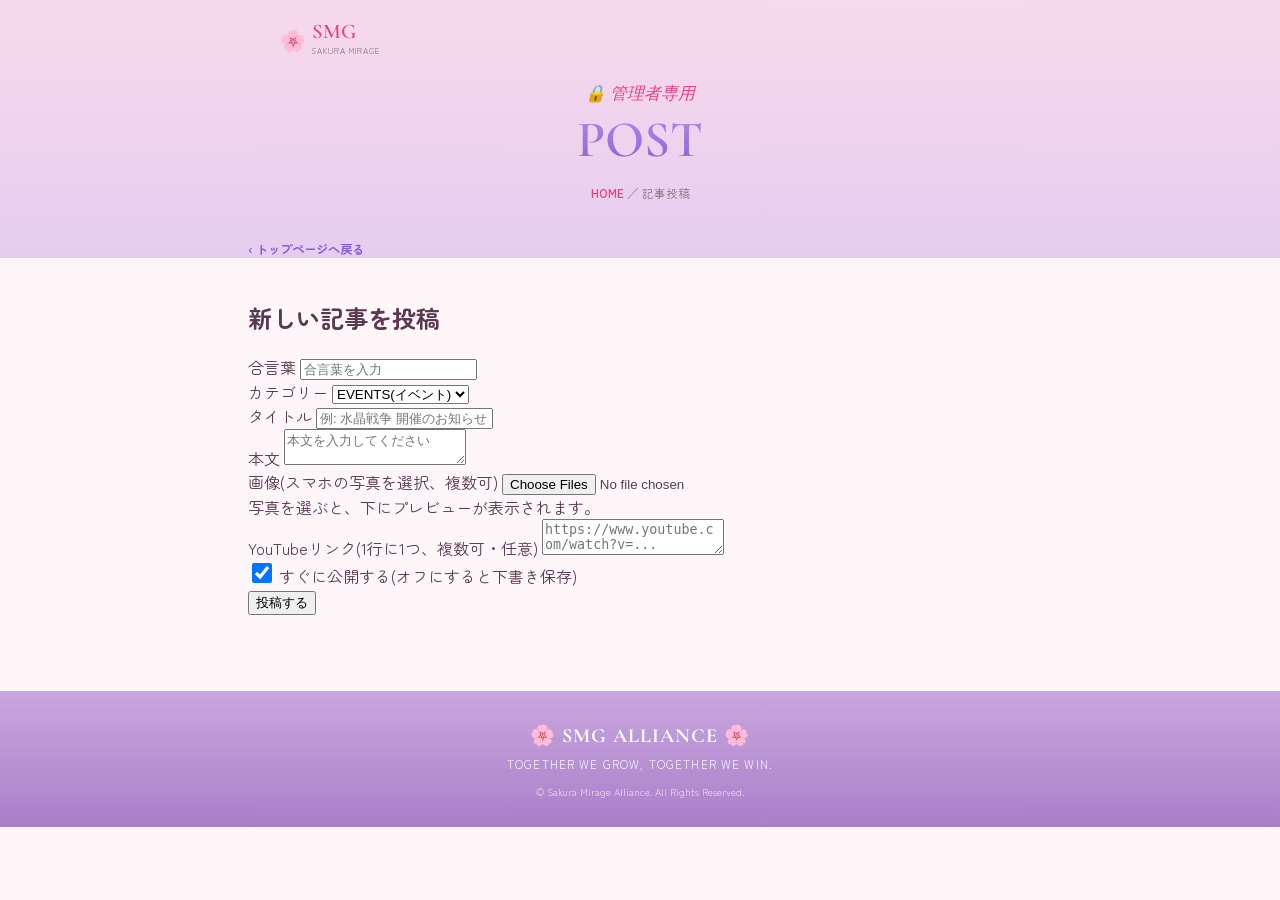
==== admin.html @ 4b8d0f76 "Add files via upload" ====
<!DOCTYPE html>
<html lang="ja">
<head>
<meta charset="UTF-8">
<meta name="viewport" content="width=device-width, initial-scale=1.0">
<title>記事投稿 | SMG GUIDE</title>
<link rel="preconnect" href="https://fonts.googleapis.com">
<link href="https://fonts.googleapis.com/css2?family=Cormorant+Garamond:ital,wght@0,500;0,600;1,500&family=Zen+Maru+Gothic:wght@400;500;700;900&display=swap" rel="stylesheet">
<link rel="stylesheet" href="styles.css">
</head>
<body>

<header class="page-header">
  <div class="topbar">
    <a class="brand" href="index.html">
      <span class="mark">🌸</span>
      <div>
        <div class="brand-name">SMG</div>
        <div class="brand-sub">SAKURA&nbsp;MIRAGE</div>
      </div>
    </a>
  </div>
  <p class="page-eyebrow">🔒 管理者専用</p>
  <h1 class="page-title purple">POST</h1>
  <p class="breadcrumb"><a href="index.html">HOME</a> ／ 記事投稿</p>
</header>

<main class="page-body admin-wrap">
  <a class="back-link" href="index.html">‹ トップページへ戻る</a>

  <div class="admin-card">
    <h2>新しい記事を投稿</h2>

    <form id="post-form">
      <div class="field">
        <label for="f-password">合言葉</label>
        <input type="password" id="f-password" required placeholder="合言葉を入力">
      </div>

      <div class="field">
        <label for="f-category">カテゴリー</label>
        <select id="f-category" required>
          <option value="EVENTS">EVENTS(イベント)</option>
          <option value="GUIDES">GUIDES(ガイド)</option>
          <option value="VIDEOS">VIDEOS(動画)</option>
          <option value="NOTICE">NOTICE(お知らせ)</option>
        </select>
      </div>

      <div class="field">
        <label for="f-title">タイトル</label>
        <input type="text" id="f-title" required placeholder="例: 水晶戦争 開催のお知らせ">
      </div>

      <div class="field">
        <label for="f-content">本文</label>
        <textarea id="f-content" required placeholder="本文を入力してください"></textarea>
      </div>

      <div class="field">
        <label for="f-images">画像(スマホの写真を選択、複数可)</label>
        <input type="file" id="f-images" accept="image/*" multiple>
        <div class="field-hint">写真を選ぶと、下にプレビューが表示されます。</div>
        <div class="thumb-preview" id="thumb-preview"></div>
      </div>

      <div class="field">
        <label for="f-youtube">YouTubeリンク(1行に1つ、複数可・任意)</label>
        <textarea id="f-youtube" placeholder="https://www.youtube.com/watch?v=..."></textarea>
      </div>

      <div class="field switch-row">
        <input type="checkbox" id="f-published" checked style="width:20px;height:20px;">
        <label for="f-published" style="margin:0;">すぐに公開する(オフにすると下書き保存)</label>
      </div>

      <button type="submit" class="submit-btn" id="submit-btn">投稿する</button>

      <div id="form-msg"></div>
    </form>
  </div>
</main>

<footer>
  <h5>🌸 SMG ALLIANCE 🌸</h5>
  <p class="en">TOGETHER WE GROW, TOGETHER WE WIN.</p>
  <p class="copy">© Sakura Mirage Alliance. All Rights Reserved.</p>
</footer>

<script src="config.js"></script>
<script src="app.js"></script>
<script>
  const cfg = window.SMG_CONFIG || {};
  const imagesInput = document.getElementById("f-images");
  const preview = document.getElementById("thumb-preview");
  const form = document.getElementById("post-form");
  const submitBtn = document.getElementById("submit-btn");
  const msgBox = document.getElementById("form-msg");

  let selectedFiles = [];

  imagesInput.addEventListener("change", () => {
    selectedFiles = Array.from(imagesInput.files || []);
    preview.innerHTML = "";
    selectedFiles.forEach(file => {
      const img = document.createElement("img");
      img.src = URL.createObjectURL(file);
      preview.appendChild(img);
    });
  });

  function showMessage(text, type) {
    msgBox.textContent = text;
    msgBox.className = "form-msg " + type;
  }

  // 1枚の画像をSupabase Storageにアップロードし、公開URLを返す
  async function uploadImage(file) {
    const safeName = Date.now() + "_" + Math.random().toString(36).slice(2, 8) + "_" + file.name.replace(/[^a-zA-Z0-9._-]/g, "");
    const uploadUrl = cfg.SUPABASE_URL.replace(/\/$/, "") + "/storage/v1/object/post-images/" + safeName;

    const res = await fetch(uploadUrl, {
      method: "POST",
      headers: {
        apikey: cfg.SUPABASE_PUBLISHABLE_KEY,
        Authorization: "Bearer " + cfg.SUPABASE_PUBLISHABLE_KEY,
        "Content-Type": file.type || "application/octet-stream"
      },
      body: file
    });

    if (!res.ok) {
      const errText = await res.text();
      console.error("[SMG] 画像アップロード失敗:", errText);
      throw new Error("画像のアップロードに失敗しました");
    }

    return cfg.SUPABASE_URL.replace(/\/$/, "") + "/storage/v1/object/public/post-images/" + safeName;
  }

  form.addEventListener("submit", async (e) => {
    e.preventDefault();
    submitBtn.disabled = true;
    showMessage("送信中です…", "ok");

    try {
      const password = document.getElementById("f-password").value;
      const category = document.getElementById("f-category").value;
      const title = document.getElementById("f-title").value.trim();
      const content = document.getElementById("f-content").value.trim();
      const published = document.getElementById("f-published").checked;
      const youtubeUrls = document.getElementById("f-youtube").value
        .split("\n").map(s => s.trim()).filter(Boolean);

      if (!title || !content) {
        showMessage("タイトルと本文は必須です。", "err");
        submitBtn.disabled = false;
        return;
      }

      // 画像を1枚ずつアップロード
      const imageUrls = [];
      for (const file of selectedFiles) {
        showMessage("画像をアップロード中… (" + (imageUrls.length + 1) + "/" + selectedFiles.length + ")", "ok");
        const url = await uploadImage(file);
        imageUrls.push(url);
      }

      showMessage("記事を保存中…", "ok");

      const payload = {
        submit_key: password,
        category: category,
        title: title,
        content: content,
        published: published,
        image_urls: imageUrls,
        youtube_urls: youtubeUrls
      };

      const insertUrl = cfg.SUPABASE_URL.replace(/\/$/, "") + "/rest/v1/posts";
      const res = await fetch(insertUrl, {
        method: "POST",
        headers: {
          apikey: cfg.SUPABASE_PUBLISHABLE_KEY,
          Authorization: "Bearer " + cfg.SUPABASE_PUBLISHABLE_KEY,
          "Content-Type": "application/json",
          Prefer: "return=representation"
        },
        body: JSON.stringify(payload)
      });

      if (!res.ok) {
        const errText = await res.text();
        console.error("[SMG] 投稿エラー:", errText);
        if (errText.includes("合言葉が間違っています")) {
          showMessage("合言葉が間違っています。", "err");
        } else {
          showMessage("投稿に失敗しました。時間をおいて再度お試しください。", "err");
        }
        submitBtn.disabled = false;
        return;
      }

      showMessage("投稿しました!", "ok");
      form.reset();
      selectedFiles = [];
      preview.innerHTML = "";

    } catch (err) {
      console.error("[SMG] エラー:", err);
      showMessage("エラーが発生しました: " + err.message, "err");
    } finally {
      submitBtn.disabled = false;
    }
  });
</script>

</body>
</html>
---- styles.css ----
:root{
  --pink-deep:#e8437f;
  --pink-mid:#f472a8;
  --pink-soft:#ffd9e8;
  --purple-deep:#8b5cd6;
  --purple-mid:#a789e8;
  --cream:#fff6fa;
  --ink:#5a3a52;
  --ink-soft:#8a6b82;
}
*{box-sizing:border-box;}
body{
  margin:0;
  font-family:'Zen Maru Gothic', sans-serif;
  color:var(--ink);
  background:var(--cream);
  overflow-x:hidden;
}
a{color:inherit;}

/* ===== HERO (top page only) ===== */
.hero{
  position:relative;
  overflow:hidden;
  padding-bottom:110px;
}
.hero-bg{
  position:absolute;
  inset:0;
  width:100%;
  height:100%;
  display:block;
}
.hero-content{
  position:relative;
  z-index:3;
  padding:26px 20px 0;
  text-align:center;
}

/* ===== TOPBAR (shared) ===== */
.topbar{
  display:flex;
  justify-content:space-between;
  align-items:center;
  max-width:720px;
  margin:0 auto 30px;
}
.brand{
  display:flex;
  align-items:center;
  gap:6px;
  text-align:left;
  text-decoration:none;
}
.brand .mark{font-size:1.3rem;}
.brand-name{
  font-family:'Cormorant Garamond', serif;
  font-weight:600;
  font-size:1.3rem;
  color:var(--pink-deep);
  line-height:1;
}
.brand-sub{
  font-size:.5rem;
  letter-spacing:.12em;
  color:var(--ink-soft);
  margin-top:2px;
}
.langs{display:flex; gap:6px;}
.lang-btn{
  font-family:'Cormorant Garamond', serif;
  font-size:.78rem;
  font-weight:600;
  padding:6px 12px;
  border-radius:10px;
  background:rgba(255,255,255,.75);
  color:var(--purple-deep);
  border:1px solid rgba(255,255,255,.9);
  cursor:pointer;
}
.lang-btn.active{
  background:#fff;
  color:var(--pink-deep);
  box-shadow:0 3px 10px rgba(232,67,127,.25);
}

.ornament{
  font-size:.95rem;
  color:var(--pink-mid);
  display:flex;
  align-items:center;
  justify-content:center;
  gap:14px;
  margin-bottom:4px;
}
.ornament .line{width:64px; height:1px; background:linear-gradient(90deg, transparent, currentColor, transparent);}

.title{
  font-family:'Cormorant Garamond', serif;
  font-weight:600;
  line-height:.92;
  margin:0;
}
.title .l1{
  display:block;
  font-size:clamp(3.1rem, 15vw, 5rem);
  background:linear-gradient(180deg, #f6789e, #d63b78);
  -webkit-background-clip:text;
  background-clip:text;
  color:transparent;
}
.title .l2{
  display:block;
  font-size:clamp(2.5rem, 12vw, 4rem);
  background:linear-gradient(180deg, #b48ce8, #8b5cd6);
  -webkit-background-clip:text;
  background-clip:text;
  color:transparent;
  margin-top:-4px;
}
.subtitle{
  font-family:'Cormorant Garamond', serif;
  font-style:italic;
  font-size:1.3rem;
  color:var(--pink-deep);
  margin:8px 0 0;
}
.tagline{
  font-size:.68rem;
  letter-spacing:.14em;
  color:var(--purple-deep);
  font-weight:700;
  margin-top:16px;
}

/* ===== CARDS (top page) ===== */
.cards{
  max-width:1040px;
  margin:0 auto;
  padding:0 12px;
  position:relative;
  z-index:4;
  margin-top:-90px;
  display:flex;
  flex-wrap:nowrap;
  gap:8px;
}
.cards .card{
  flex:1 1 0;
  min-width:0;
}
@media(min-width:760px){
  .cards{gap:22px; padding:0 18px;}
}
.card{
  background:#fffdfd;
  border-radius:14px;
  padding:14px 6px 12px;
  text-align:center;
  box-shadow:0 16px 34px rgba(139,92,214,.14);
  border:1px solid #f7e6f0;
  overflow-wrap:break-word;
  text-decoration:none;
  display:block;
}
@media(min-width:760px){
  .card{border-radius:24px; padding:32px 22px 24px;}
}
.icon-circle{
  width:44px;height:44px;
  border-radius:50%;
  margin:0 auto 10px;
  display:flex;align-items:center;justify-content:center;
  font-size:1.1rem;
  color:#fff;
}
@media(min-width:760px){
  .icon-circle{width:66px;height:66px; margin:0 auto 14px; font-size:1.6rem;}
}
.icon-events{background:linear-gradient(135deg,#f472a8,#e8437f);}
.icon-guides{background:linear-gradient(135deg,#b48ce8,#8b5cd6);}
.icon-videos{background:linear-gradient(135deg,#f45c95,#d6266b);}

.card h3{
  font-family:'Cormorant Garamond', serif;
  font-size:1.05rem;
  letter-spacing:.02em;
  margin:0 0 2px;
}
.card .jp{
  font-size:.6rem;
  color:var(--ink-soft);
  margin-bottom:8px;
}
.card .jp::before,.card .jp::after{content:"✦"; margin:0 4px; color:var(--pink-soft);}
.card p{
  font-size:.62rem;
  line-height:1.5;
  color:var(--ink-soft);
  margin:0 0 12px;
}
.cta{
  display:inline-flex;
  align-items:center;
  justify-content:center;
  gap:4px;
  width:100%;
  padding:8px 0;
  border-radius:30px;
  color:#fff;
  font-size:.62rem;
  font-weight:700;
  text-decoration:none;
}
@media(min-width:760px){
  .card h3{font-size:1.6rem; letter-spacing:.04em; margin:0 0 4px;}
  .card .jp{font-size:.78rem; margin-bottom:12px;}
  .card .jp::before,.card .jp::after{margin:0 8px;}
  .card p{font-size:.82rem; line-height:1.7; margin:0 0 18px;}
  .cta{gap:6px; padding:11px 0; font-size:.83rem;}
}
.cta-events, .cta-videos{background:linear-gradient(90deg,#f06090,#e8437f);}
.cta-guides{background:linear-gradient(90deg,#a789e8,#8b5cd6);}

/* ===== NOTICE (top page) ===== */
.notice-wrap{max-width:1040px; margin:22px auto 0; padding:0 18px;}
.notice{
  background:#fffafc;
  border:1px solid #f7dcea;
  border-radius:22px;
  padding:20px 22px;
  display:flex;
  gap:16px;
  align-items:flex-start;
  flex-wrap:wrap;
  box-shadow:0 10px 24px rgba(232,67,127,.06);
}
.bell{
  width:40px;height:40px;min-width:40px;
  border-radius:50%;
  background:linear-gradient(135deg,#f472a8,#e8437f);
  display:flex;align-items:center;justify-content:center;
  color:#fff; font-size:1rem;
}
.notice-body{flex:1; min-width:200px;}
.notice-body h4{
  margin:2px 0 8px;
  color:var(--pink-deep);
  font-size:1rem;
}
.notice-body p{
  margin:0;
  font-size:.8rem;
  line-height:1.7;
  color:var(--ink-soft);
}
.notice-link{
  align-self:center;
  white-space:nowrap;
  padding:10px 20px;
  border-radius:24px;
  border:1.5px solid var(--pink-deep);
  color:var(--pink-deep);
  font-size:.8rem;
  font-weight:700;
  text-decoration:none;
}

/* ===== INNER PAGE HEADER (events/guides/videos/notice) ===== */
.page-header{
  position:relative;
  padding:22px 20px 46px;
  text-align:center;
  background:linear-gradient(180deg, #f6d9ea 0%, #f0d4ee 45%, #e5cdf0 100%);
  overflow:hidden;
}
.page-header .topbar{margin-bottom:26px;}
.page-eyebrow{
  font-family:'Cormorant Garamond', serif;
  font-style:italic;
  font-size:1.05rem;
  color:var(--pink-deep);
  margin:0 0 4px;
}
.page-title{
  font-family:'Cormorant Garamond', serif;
  font-weight:600;
  font-size:clamp(2.2rem, 10vw, 3.2rem);
  margin:0;
  background:linear-gradient(180deg, #f6789e, #d63b78);
  -webkit-background-clip:text;
  background-clip:text;
  color:transparent;
}
.page-title.purple{
  background:linear-gradient(180deg, #b48ce8, #8b5cd6);
  -webkit-background-clip:text;
  background-clip:text;
}
.breadcrumb{
  margin-top:14px;
  font-size:.72rem;
  color:var(--ink-soft);
}
.breadcrumb a{color:var(--pink-deep); text-decoration:none; font-weight:700;}

/* ===== INNER PAGE CONTENT ===== */
.page-body{
  max-width:820px;
  margin:-24px auto 0;
  padding:0 18px 40px;
  position:relative;
  z-index:2;
}
.back-link{
  display:inline-flex;
  align-items:center;
  gap:6px;
  margin:6px 0 22px;
  font-size:.78rem;
  font-weight:700;
  color:var(--purple-deep);
  text-decoration:none;
}

/* ===== POST LIST CARDS (events/guides/notice) ===== */
.post-card{
  display:block;
  background:#fffdfd;
  border-radius:22px;
  padding:0;
  margin-bottom:18px;
  box-shadow:0 14px 30px rgba(139,92,214,.1);
  border:1px solid #f7e6f0;
  text-decoration:none;
  overflow:hidden;
}
.post-card .thumb{
  width:100%;
  height:160px;
  object-fit:cover;
  display:block;
  background:linear-gradient(135deg,#f6d9ea,#e5cdf0);
}
.post-card .post-body{padding:20px 22px;}
.post-card h2{
  font-family:'Cormorant Garamond', serif;
  font-size:1.3rem;
  color:var(--pink-deep);
  margin:0 0 8px;
}
.post-card .excerpt{
  font-size:.85rem;
  line-height:1.75;
  color:var(--ink-soft);
  margin:0 0 10px;
}
.post-card .meta{
  font-size:.68rem;
  color:#c090b0;
  letter-spacing:.04em;
}
.empty-state{
  text-align:center;
  padding:40px 20px;
  color:var(--ink-soft);
  font-size:.9rem;
  background:#fffafc;
  border:1px dashed #f0cfe0;
  border-radius:20px;
}

/* ===== VIDEO CARDS ===== */
.video-card{
  background:#fffdfd;
  border-radius:22px;
  padding:20px 22px;
  margin-bottom:18px;
  box-shadow:0 14px 30px rgba(139,92,214,.1);
  border:1px solid #f7e6f0;
}
.video-card h2{
  font-family:'Cormorant Garamond', serif;
  font-size:1.25rem;
  color:var(--pink-deep);
  margin:0 0 8px;
}
.video-card .excerpt{
  font-size:.85rem;
  line-height:1.75;
  color:var(--ink-soft);
  margin:0 0 14px;
}
.video-embed{
  position:relative;
  width:100%;
  padding-top:56.25%;
  border-radius:14px;
  overflow:hidden;
  margin-bottom:12px;
  background:#000;
}
.video-embed iframe{
  position:absolute;
  inset:0;
  width:100%;
  height:100%;
  border:0;
}
.video-card .meta{
  font-size:.68rem;
  color:#c090b0;
  letter-spacing:.04em;
}

/* ===== POST DETAIL ===== */
.post-detail{
  background:#fffdfd;
  border-radius:22px;
  padding:28px 24px;
  box-shadow:0 14px 30px rgba(139,92,214,.1);
  border:1px solid #f7e6f0;
}
.post-detail .cat-tag{
  display:inline-block;
  font-size:.68rem;
  padding:4px 12px;
  border-radius:16px;
  background:var(--pink-soft);
  color:var(--pink-deep);
  font-weight:700;
  margin-bottom:12px;
}
.post-detail h1{
  font-family:'Cormorant Garamond', serif;
  font-size:1.8rem;
  color:var(--ink);
  margin:0 0 8px;
}
.post-detail .meta{
  font-size:.72rem;
  color:var(--ink-soft);
  margin-bottom:20px;
}
.post-detail .body-text{
  font-size:.92rem;
  line-height:1.9;
  color:var(--ink);
  white-space:pre-wrap;
  margin-bottom:20px;
}
.post-detail .gallery{
  display:grid;
  grid-template-columns:repeat(auto-fill,minmax(140px,1fr));
  gap:10px;
  margin-bottom:20px;
}
.post-detail .gallery img{
  width:100%;
  height:110px;
  object-fit:cover;
  border-radius:12px;
}

/* ===== FOOTER (shared) ===== */
footer{
  margin-top:36px;
  padding:32px 20px 28px;
  text-align:center;
  background:linear-gradient(180deg,#c9a6de,#a97fc9);
  color:#fff;
}
footer h5{
  font-family:'Cormorant Garamond', serif;
  font-size:1.25rem;
  letter-spacing:.05em;
  margin:0 0 8px;
}
footer .en{
  font-size:.72rem;
  letter-spacing:.1em;
  opacity:.9;
  margin:0 0 12px;
}
footer .copy{
  font-size:.62rem;
  opacity:.75;
  margin:0;
}
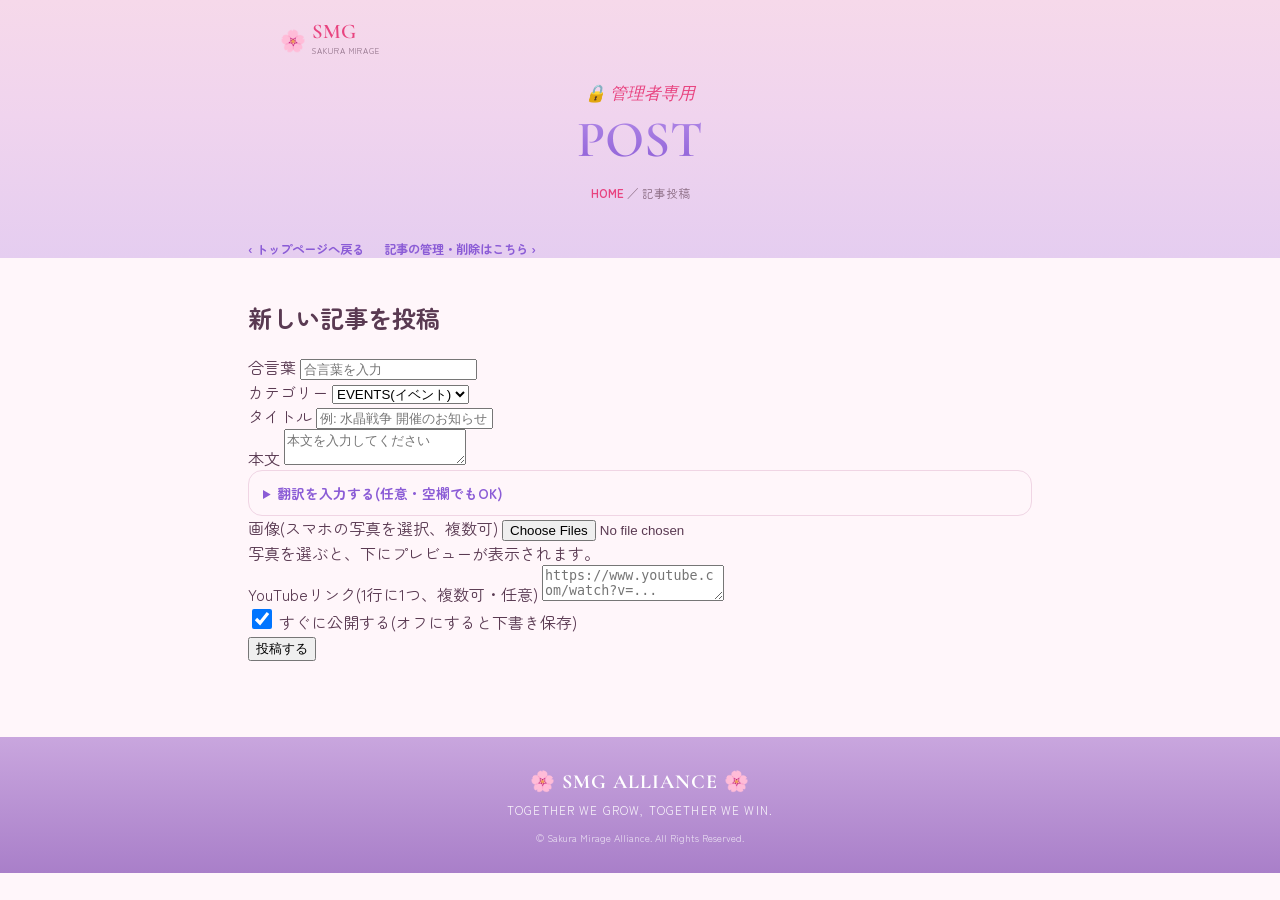
==== commit 4fdc3c0b: "Add files via upload" ====
--- a/admin.html
+++ b/admin.html
@@ -27,6 +27,7 @@
 
 <main class="page-body admin-wrap">
   <a class="back-link" href="index.html">‹ トップページへ戻る</a>
+  <a class="back-link" href="manage.html" style="margin-left:16px;">記事の管理・削除はこちら ›</a>
 
   <div class="admin-card">
     <h2>新しい記事を投稿</h2>
@@ -56,6 +57,44 @@
         <label for="f-content">本文</label>
         <textarea id="f-content" required placeholder="本文を入力してください"></textarea>
       </div>
+
+      <details class="field" style="border:1px solid #f0d5e4; border-radius:14px; padding:12px 14px;">
+        <summary style="cursor:pointer; font-size:.85rem; font-weight:700; color:var(--purple-deep);">翻訳を入力する(任意・空欄でもOK)</summary>
+        <div style="margin-top:14px;">
+          <div class="field">
+            <label for="f-title-en">タイトル(英語)</label>
+            <input type="text" id="f-title-en" placeholder="例: Crystal War Announcement">
+          </div>
+          <div class="field">
+            <label for="f-content-en">本文(英語)</label>
+            <textarea id="f-content-en" placeholder="English content"></textarea>
+          </div>
+          <div class="field">
+            <label for="f-title-kr">タイトル(韓国語)</label>
+            <input type="text" id="f-title-kr" placeholder="예: 수정 전쟁 안내">
+          </div>
+          <div class="field">
+            <label for="f-content-kr">本文(韓国語)</label>
+            <textarea id="f-content-kr" placeholder="한국어 내용"></textarea>
+          </div>
+          <div class="field">
+            <label for="f-title-tr">タイトル(トルコ語)</label>
+            <input type="text" id="f-title-tr" placeholder="Örn: Kristal Savaşı Duyurusu">
+          </div>
+          <div class="field">
+            <label for="f-content-tr">本文(トルコ語)</label>
+            <textarea id="f-content-tr" placeholder="Türkçe içerik"></textarea>
+          </div>
+          <div class="field">
+            <label for="f-title-de">タイトル(ドイツ語)</label>
+            <input type="text" id="f-title-de" placeholder="Z.B. Kristallkrieg-Ankündigung">
+          </div>
+          <div class="field" style="margin-bottom:0;">
+            <label for="f-content-de">本文(ドイツ語)</label>
+            <textarea id="f-content-de" placeholder="Deutscher Inhalt"></textarea>
+          </div>
+        </div>
+      </details>
 
       <div class="field">
         <label for="f-images">画像(スマホの写真を選択、複数可)</label>
@@ -173,6 +212,14 @@
         category: category,
         title: title,
         content: content,
+        title_en: document.getElementById("f-title-en").value.trim(),
+        content_en: document.getElementById("f-content-en").value.trim(),
+        title_kr: document.getElementById("f-title-kr").value.trim(),
+        content_kr: document.getElementById("f-content-kr").value.trim(),
+        title_tr: document.getElementById("f-title-tr").value.trim(),
+        content_tr: document.getElementById("f-content-tr").value.trim(),
+        title_de: document.getElementById("f-title-de").value.trim(),
+        content_de: document.getElementById("f-content-de").value.trim(),
         published: published,
         image_urls: imageUrls,
         youtube_urls: youtubeUrls
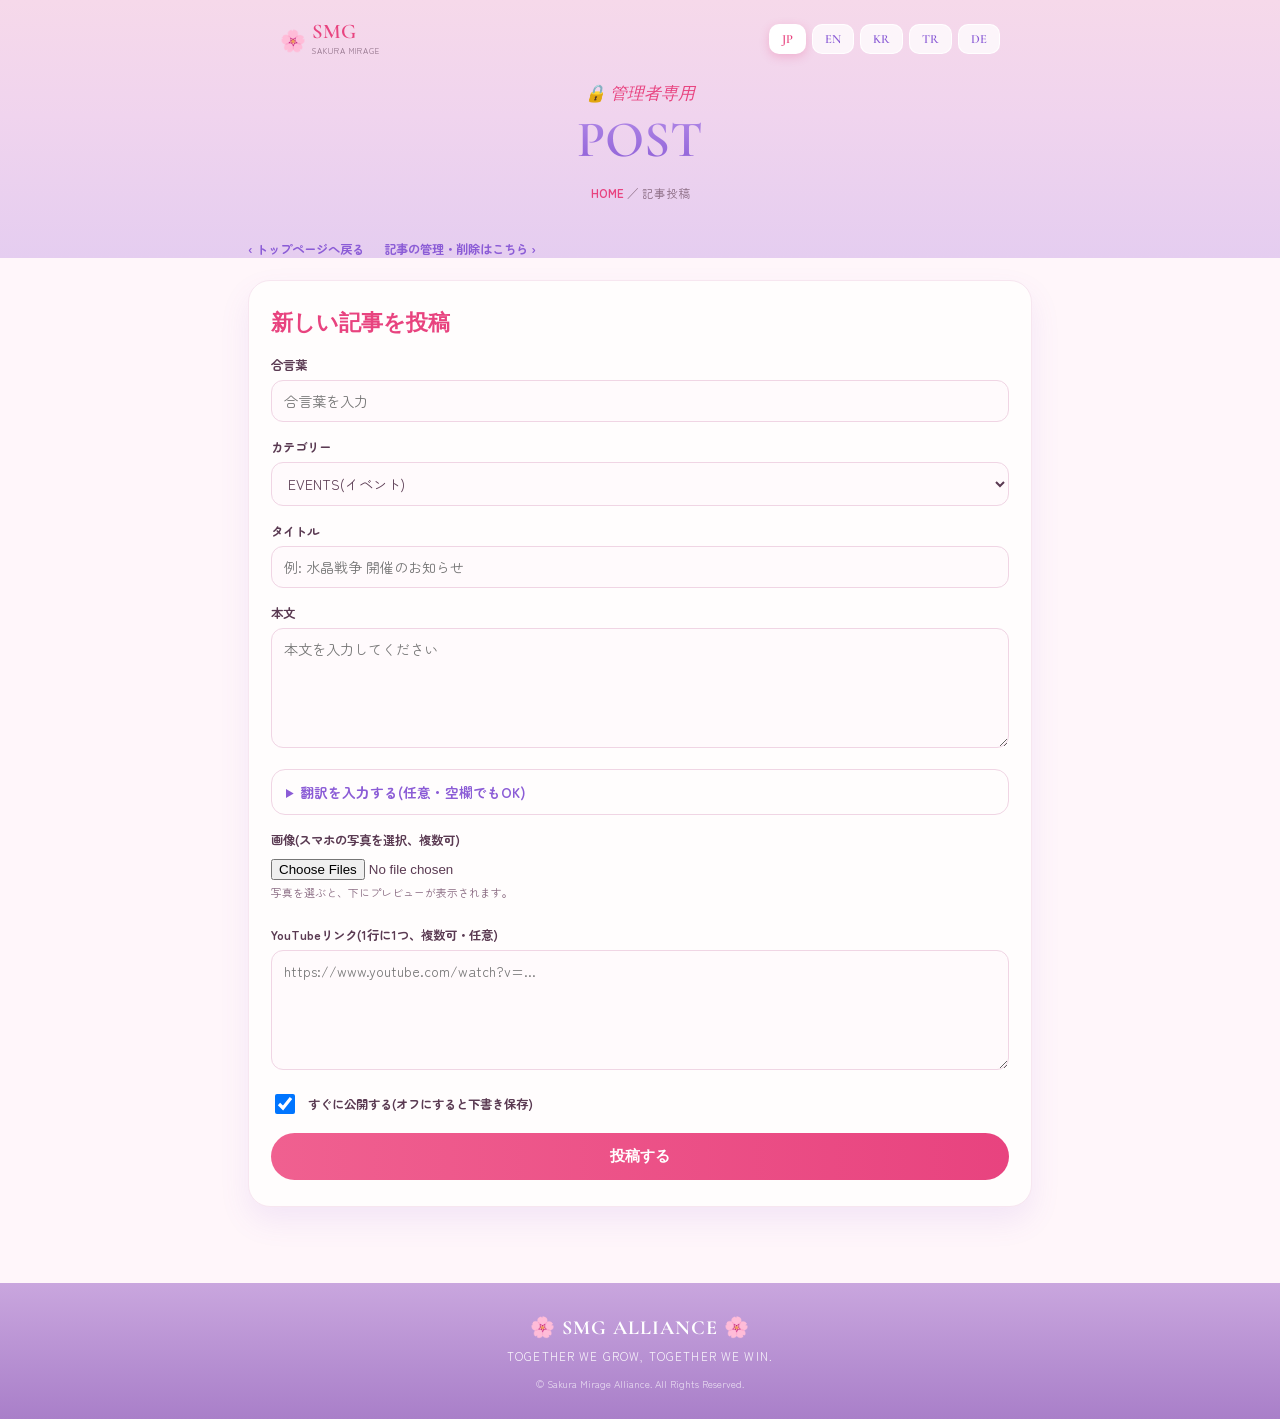
==== commit e8fab388: "Add files via upload" ====
--- a/admin.html
+++ b/admin.html
@@ -19,101 +19,108 @@
         <div class="brand-sub">SAKURA&nbsp;MIRAGE</div>
       </div>
     </a>
+    <div class="langs">
+      <span class="lang-btn" data-lang="jp">JP</span>
+      <span class="lang-btn" data-lang="en">EN</span>
+      <span class="lang-btn" data-lang="kr">KR</span>
+      <span class="lang-btn" data-lang="tr">TR</span>
+      <span class="lang-btn" data-lang="de">DE</span>
+    </div>
   </div>
-  <p class="page-eyebrow">🔒 管理者専用</p>
+  <p class="page-eyebrow">🔒 <span data-i18n="admin_eyebrow">管理者専用</span></p>
   <h1 class="page-title purple">POST</h1>
-  <p class="breadcrumb"><a href="index.html">HOME</a> ／ 記事投稿</p>
+  <p class="breadcrumb"><a href="index.html">HOME</a> ／ <span data-i18n="admin_breadcrumb">記事投稿</span></p>
 </header>
 
 <main class="page-body admin-wrap">
-  <a class="back-link" href="index.html">‹ トップページへ戻る</a>
-  <a class="back-link" href="manage.html" style="margin-left:16px;">記事の管理・削除はこちら ›</a>
+  <a class="back-link" href="index.html" data-i18n="back_to_top">‹ トップページへ戻る</a>
+  <a class="back-link" href="manage.html" style="margin-left:16px;" data-i18n="link_manage">記事の管理・削除はこちら ›</a>
 
   <div class="admin-card">
-    <h2>新しい記事を投稿</h2>
+    <h2 data-i18n="admin_heading">新しい記事を投稿</h2>
 
     <form id="post-form">
       <div class="field">
-        <label for="f-password">合言葉</label>
-        <input type="password" id="f-password" required placeholder="合言葉を入力">
-      </div>
-
-      <div class="field">
-        <label for="f-category">カテゴリー</label>
+        <label for="f-password" data-i18n="label_password">合言葉</label>
+        <input type="password" id="f-password" required data-i18n-ph="ph_password" placeholder="合言葉を入力">
+      </div>
+
+      <div class="field">
+        <label for="f-category" data-i18n="label_category">カテゴリー</label>
         <select id="f-category" required>
-          <option value="EVENTS">EVENTS(イベント)</option>
-          <option value="GUIDES">GUIDES(ガイド)</option>
-          <option value="VIDEOS">VIDEOS(動画)</option>
-          <option value="NOTICE">NOTICE(お知らせ)</option>
+          <option value="EVENTS" data-i18n="opt_events">EVENTS(イベント)</option>
+          <option value="GUIDES" data-i18n="opt_guides">GUIDES(ガイド)</option>
+          <option value="VIDEOS" data-i18n="opt_videos">VIDEOS(動画)</option>
+          <option value="NOTICE" data-i18n="opt_notice">NOTICE(お知らせ)</option>
         </select>
       </div>
 
       <div class="field">
-        <label for="f-title">タイトル</label>
-        <input type="text" id="f-title" required placeholder="例: 水晶戦争 開催のお知らせ">
-      </div>
-
-      <div class="field">
-        <label for="f-content">本文</label>
-        <textarea id="f-content" required placeholder="本文を入力してください"></textarea>
+        <label for="f-title" data-i18n="label_title">タイトル</label>
+        <input type="text" id="f-title" required data-i18n-ph="ph_title" placeholder="例: 水晶戦争 開催のお知らせ">
+      </div>
+
+      <div class="field">
+        <label for="f-content" data-i18n="label_content">本文</label>
+        <textarea id="f-content" required data-i18n-ph="ph_content" placeholder="本文を入力してください"></textarea>
       </div>
 
       <details class="field" style="border:1px solid #f0d5e4; border-radius:14px; padding:12px 14px;">
-        <summary style="cursor:pointer; font-size:.85rem; font-weight:700; color:var(--purple-deep);">翻訳を入力する(任意・空欄でもOK)</summary>
+        <summary style="cursor:pointer; font-size:.85rem; font-weight:700; color:var(--purple-deep);" data-i18n="translations_toggle">翻訳を入力する(任意・空欄でもOK)</summary>
         <div style="margin-top:14px;">
           <div class="field">
-            <label for="f-title-en">タイトル(英語)</label>
+            <label for="f-title-en" data-i18n="label_title_en">タイトル(英語)</label>
             <input type="text" id="f-title-en" placeholder="例: Crystal War Announcement">
           </div>
           <div class="field">
-            <label for="f-content-en">本文(英語)</label>
+            <label for="f-content-en" data-i18n="label_content_en">本文(英語)</label>
             <textarea id="f-content-en" placeholder="English content"></textarea>
           </div>
           <div class="field">
-            <label for="f-title-kr">タイトル(韓国語)</label>
+            <label for="f-title-kr" data-i18n="label_title_kr">タイトル(韓国語)</label>
             <input type="text" id="f-title-kr" placeholder="예: 수정 전쟁 안내">
           </div>
           <div class="field">
-            <label for="f-content-kr">本文(韓国語)</label>
+            <label for="f-content-kr" data-i18n="label_content_kr">本文(韓国語)</label>
             <textarea id="f-content-kr" placeholder="한국어 내용"></textarea>
           </div>
           <div class="field">
-            <label for="f-title-tr">タイトル(トルコ語)</label>
+            <label for="f-title-tr" data-i18n="label_title_tr">タイトル(トルコ語)</label>
             <input type="text" id="f-title-tr" placeholder="Örn: Kristal Savaşı Duyurusu">
           </div>
           <div class="field">
-            <label for="f-content-tr">本文(トルコ語)</label>
+            <label for="f-content-tr" data-i18n="label_content_tr">本文(トルコ語)</label>
             <textarea id="f-content-tr" placeholder="Türkçe içerik"></textarea>
           </div>
           <div class="field">
-            <label for="f-title-de">タイトル(ドイツ語)</label>
+            <label for="f-title-de" data-i18n="label_title_de">タイトル(ドイツ語)</label>
             <input type="text" id="f-title-de" placeholder="Z.B. Kristallkrieg-Ankündigung">
           </div>
           <div class="field" style="margin-bottom:0;">
-            <label for="f-content-de">本文(ドイツ語)</label>
+            <label for="f-content-de" data-i18n="label_content_de">本文(ドイツ語)</label>
             <textarea id="f-content-de" placeholder="Deutscher Inhalt"></textarea>
           </div>
         </div>
       </details>
 
       <div class="field">
-        <label for="f-images">画像(スマホの写真を選択、複数可)</label>
+        <label for="f-images" data-i18n="label_images">画像(スマホの写真を選択、複数可)</label>
         <input type="file" id="f-images" accept="image/*" multiple>
-        <div class="field-hint">写真を選ぶと、下にプレビューが表示されます。</div>
+        <div class="field-hint" data-i18n="hint_images">写真を選ぶと、下にプレビューが表示されます。</div>
         <div class="thumb-preview" id="thumb-preview"></div>
       </div>
 
       <div class="field">
-        <label for="f-youtube">YouTubeリンク(1行に1つ、複数可・任意)</label>
+        <label for="f-youtube" data-i18n="label_youtube">YouTubeリンク(1行に1つ、複数可・任意)</label>
         <textarea id="f-youtube" placeholder="https://www.youtube.com/watch?v=..."></textarea>
       </div>
 
       <div class="field switch-row">
         <input type="checkbox" id="f-published" checked style="width:20px;height:20px;">
-        <label for="f-published" style="margin:0;">すぐに公開する(オフにすると下書き保存)</label>
-      </div>
-
-      <button type="submit" class="submit-btn" id="submit-btn">投稿する</button>
+        <label for="f-published" style="margin:0;" data-i18n="label_publish">すぐに公開する(オフにすると下書き保存)</label>
+      </div>
+
+      <button type="submit" class="submit-btn" id="submit-btn" data-i18n="submit_btn">投稿する</button>
 
       <div id="form-msg"></div>
     </form>
@@ -171,7 +178,7 @@
     if (!res.ok) {
       const errText = await res.text();
       console.error("[SMG] 画像アップロード失敗:", errText);
-      throw new Error("画像のアップロードに失敗しました");
+      throw new Error(SMG.t("msg_failed"));
     }
 
     return cfg.SUPABASE_URL.replace(/\/$/, "") + "/storage/v1/object/public/post-images/" + safeName;
@@ -180,7 +187,7 @@
   form.addEventListener("submit", async (e) => {
     e.preventDefault();
     submitBtn.disabled = true;
-    showMessage("送信中です…", "ok");
+    showMessage(SMG.t("msg_sending"), "ok");
 
     try {
       const password = document.getElementById("f-password").value;
@@ -192,7 +199,7 @@
         .split("\n").map(s => s.trim()).filter(Boolean);
 
       if (!title || !content) {
-        showMessage("タイトルと本文は必須です。", "err");
+        showMessage(SMG.t("msg_missing_fields"), "err");
         submitBtn.disabled = false;
         return;
       }
@@ -200,12 +207,12 @@
       // 画像を1枚ずつアップロード
       const imageUrls = [];
       for (const file of selectedFiles) {
-        showMessage("画像をアップロード中… (" + (imageUrls.length + 1) + "/" + selectedFiles.length + ")", "ok");
+        showMessage(SMG.t("msg_uploading") + " (" + (imageUrls.length + 1) + "/" + selectedFiles.length + ")", "ok");
         const url = await uploadImage(file);
         imageUrls.push(url);
       }
 
-      showMessage("記事を保存中…", "ok");
+      showMessage(SMG.t("msg_saving"), "ok");
 
       const payload = {
         submit_key: password,
@@ -241,26 +248,37 @@
         const errText = await res.text();
         console.error("[SMG] 投稿エラー:", errText);
         if (errText.includes("合言葉が間違っています")) {
-          showMessage("合言葉が間違っています。", "err");
+          showMessage(SMG.t("msg_wrong_password"), "err");
         } else {
-          showMessage("投稿に失敗しました。時間をおいて再度お試しください。", "err");
+          showMessage(SMG.t("msg_failed"), "err");
         }
         submitBtn.disabled = false;
         return;
       }
 
-      showMessage("投稿しました!", "ok");
+      showMessage(SMG.t("msg_success"), "ok");
       form.reset();
       selectedFiles = [];
       preview.innerHTML = "";
+      applyPlaceholders();
 
     } catch (err) {
       console.error("[SMG] エラー:", err);
-      showMessage("エラーが発生しました: " + err.message, "err");
+      showMessage("Error: " + err.message, "err");
     } finally {
       submitBtn.disabled = false;
     }
   });
+
+  // placeholder文言も選択中の言語に合わせる
+  function applyPlaceholders() {
+    document.querySelectorAll("[data-i18n-ph]").forEach(el => {
+      el.placeholder = SMG.t(el.dataset.i18nPh);
+    });
+  }
+
+  SMG.initLangButtons(() => applyPlaceholders());
+  applyPlaceholders();
 </script>
 
 </body>
--- a/styles.css
+++ b/styles.css
@@ -200,6 +200,78 @@
   color:var(--ink-soft);
   margin:0 0 12px;
 }
+
+/* ===== ADMIN FORM ===== */
+.admin-wrap{max-width:640px; margin:0 auto; padding:0 18px 40px;}
+.admin-card{
+  background:#fffdfd;
+  border-radius:22px;
+  padding:26px 22px;
+  box-shadow:0 14px 30px rgba(139,92,214,.1);
+  border:1px solid #f7e6f0;
+}
+.admin-card h2{
+  font-family:'Cormorant Garamond', serif;
+  font-size:1.4rem;
+  color:var(--pink-deep);
+  margin:0 0 18px;
+}
+.field{margin-bottom:16px;}
+.field label{
+  display:block;
+  font-size:.78rem;
+  font-weight:700;
+  color:var(--ink);
+  margin-bottom:6px;
+}
+.field input[type="text"],
+.field input[type="password"],
+.field select,
+.field textarea{
+  width:100%;
+  padding:10px 12px;
+  border-radius:12px;
+  border:1px solid #f0d5e4;
+  font-family:'Zen Maru Gothic', sans-serif;
+  font-size:.88rem;
+  color:var(--ink);
+  background:#fffafc;
+}
+.field textarea{min-height:120px; resize:vertical;}
+.field-hint{font-size:.68rem; color:var(--ink-soft); margin-top:4px;}
+.switch-row{display:flex; align-items:center; gap:10px;}
+.thumb-preview{
+  display:flex;
+  flex-wrap:wrap;
+  gap:8px;
+  margin-top:10px;
+}
+.thumb-preview img{
+  width:70px;height:70px;
+  object-fit:cover;
+  border-radius:10px;
+  border:1px solid #f0d5e4;
+}
+.submit-btn{
+  width:100%;
+  padding:13px 0;
+  border-radius:30px;
+  border:none;
+  background:linear-gradient(90deg,#f06090,#e8437f);
+  color:#fff;
+  font-size:.95rem;
+  font-weight:700;
+  cursor:pointer;
+}
+.submit-btn:disabled{opacity:.6; cursor:not-allowed;}
+.form-msg{
+  margin-top:14px;
+  font-size:.82rem;
+  padding:10px 14px;
+  border-radius:12px;
+}
+.form-msg.ok{background:#e9f9ee; color:#2f8a4c;}
+.form-msg.err{background:#fdeaea; color:#c0392b;}
 .cta{
   display:inline-flex;
   align-items:center;
@@ -451,16 +523,20 @@
   margin-bottom:20px;
 }
 .post-detail .gallery{
-  display:grid;
-  grid-template-columns:repeat(auto-fill,minmax(140px,1fr));
-  gap:10px;
+  display:flex;
+  flex-direction:column;
+  gap:14px;
   margin-bottom:20px;
 }
+.post-detail .gallery a{
+  display:block;
+  line-height:0;
+}
 .post-detail .gallery img{
   width:100%;
-  height:110px;
-  object-fit:cover;
-  border-radius:12px;
+  height:auto;
+  border-radius:14px;
+  border:1px solid #f0d5e4;
 }
 
 /* ===== FOOTER (shared) ===== */
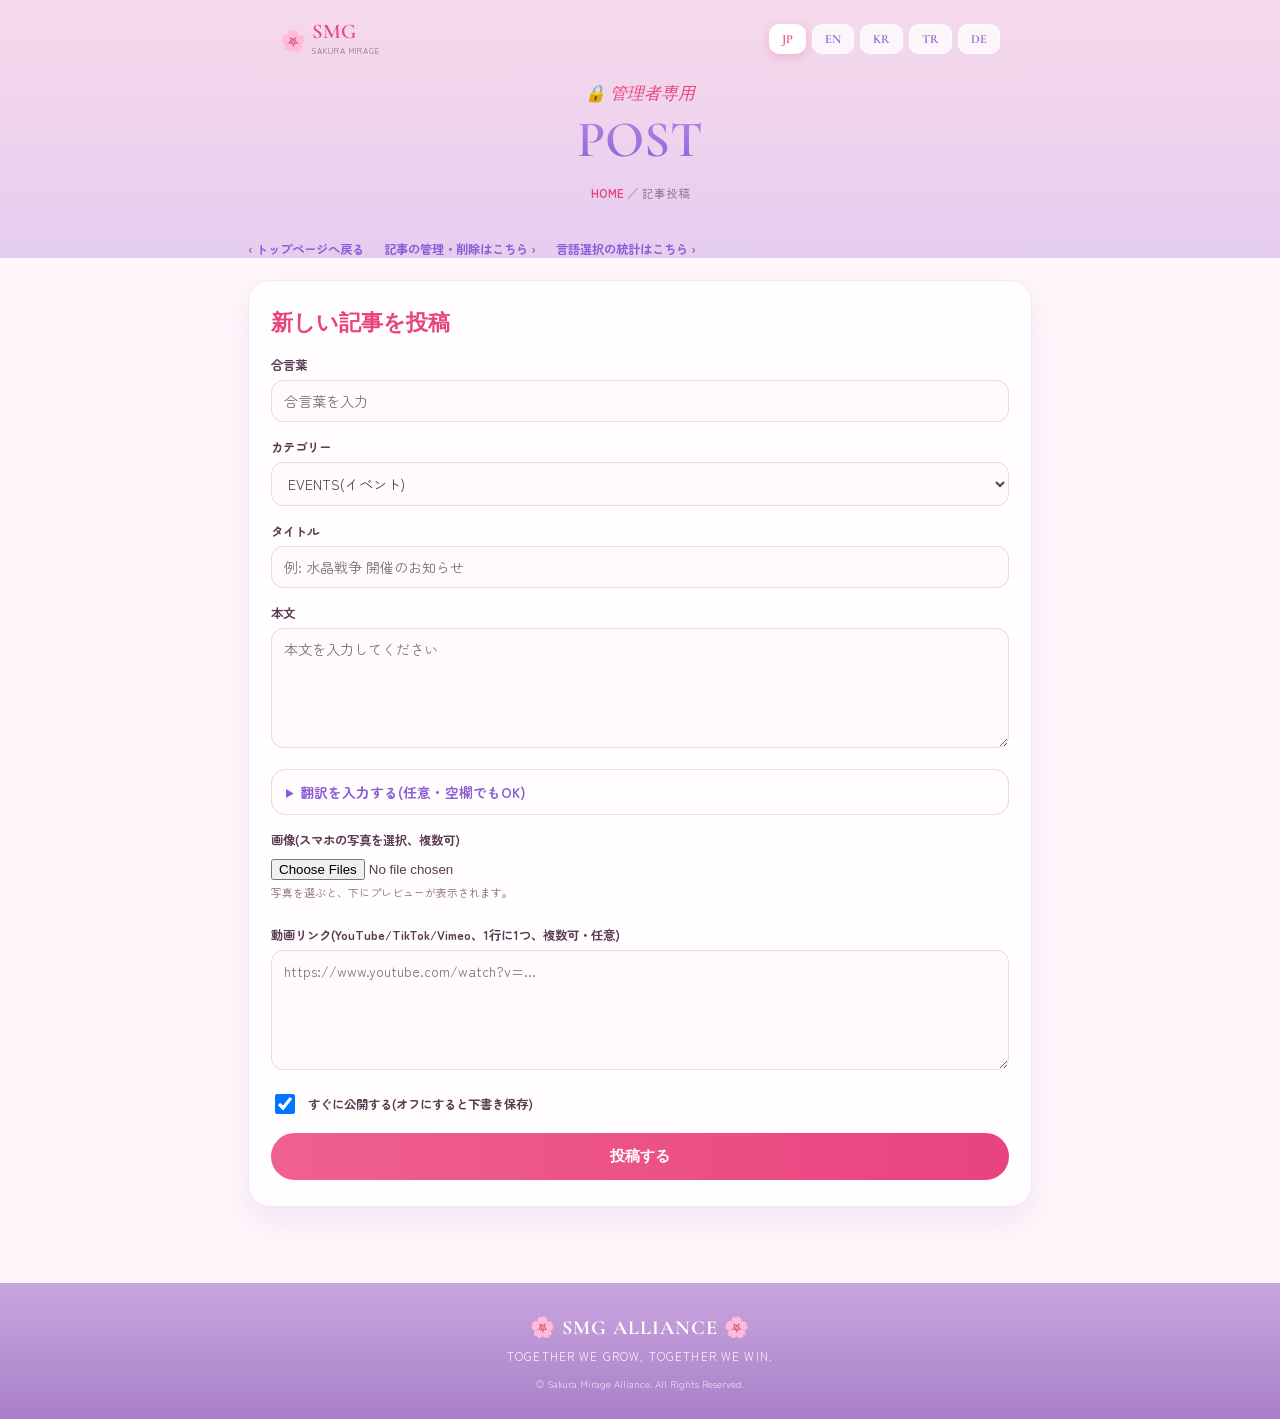
==== commit aca0612c: "Add files via upload" ====
--- a/admin.html
+++ b/admin.html
@@ -35,6 +35,7 @@
 <main class="page-body admin-wrap">
   <a class="back-link" href="index.html" data-i18n="back_to_top">‹ トップページへ戻る</a>
   <a class="back-link" href="manage.html" style="margin-left:16px;" data-i18n="link_manage">記事の管理・削除はこちら ›</a>
+  <a class="back-link" href="stats.html" style="margin-left:16px;">言語選択の統計はこちら ›</a>
 
   <div class="admin-card">
     <h2 data-i18n="admin_heading">新しい記事を投稿</h2>
--- a/styles.css
+++ b/styles.css
@@ -472,6 +472,7 @@
   overflow:hidden;
   margin-bottom:12px;
   background:#000;
+  max-width:480px;
 }
 .video-embed iframe{
   position:absolute;
@@ -479,6 +480,19 @@
   width:100%;
   height:100%;
   border:0;
+}
+.video-embed.tiktok-wrap{
+  padding-top:0;
+  height:auto;
+  overflow:visible;
+  background:none;
+  display:flex;
+  justify-content:center;
+}
+.video-embed.tiktok-wrap iframe{
+  position:static;
+  width:auto;
+  height:auto;
 }
 .video-card .meta{
   font-size:.68rem;
